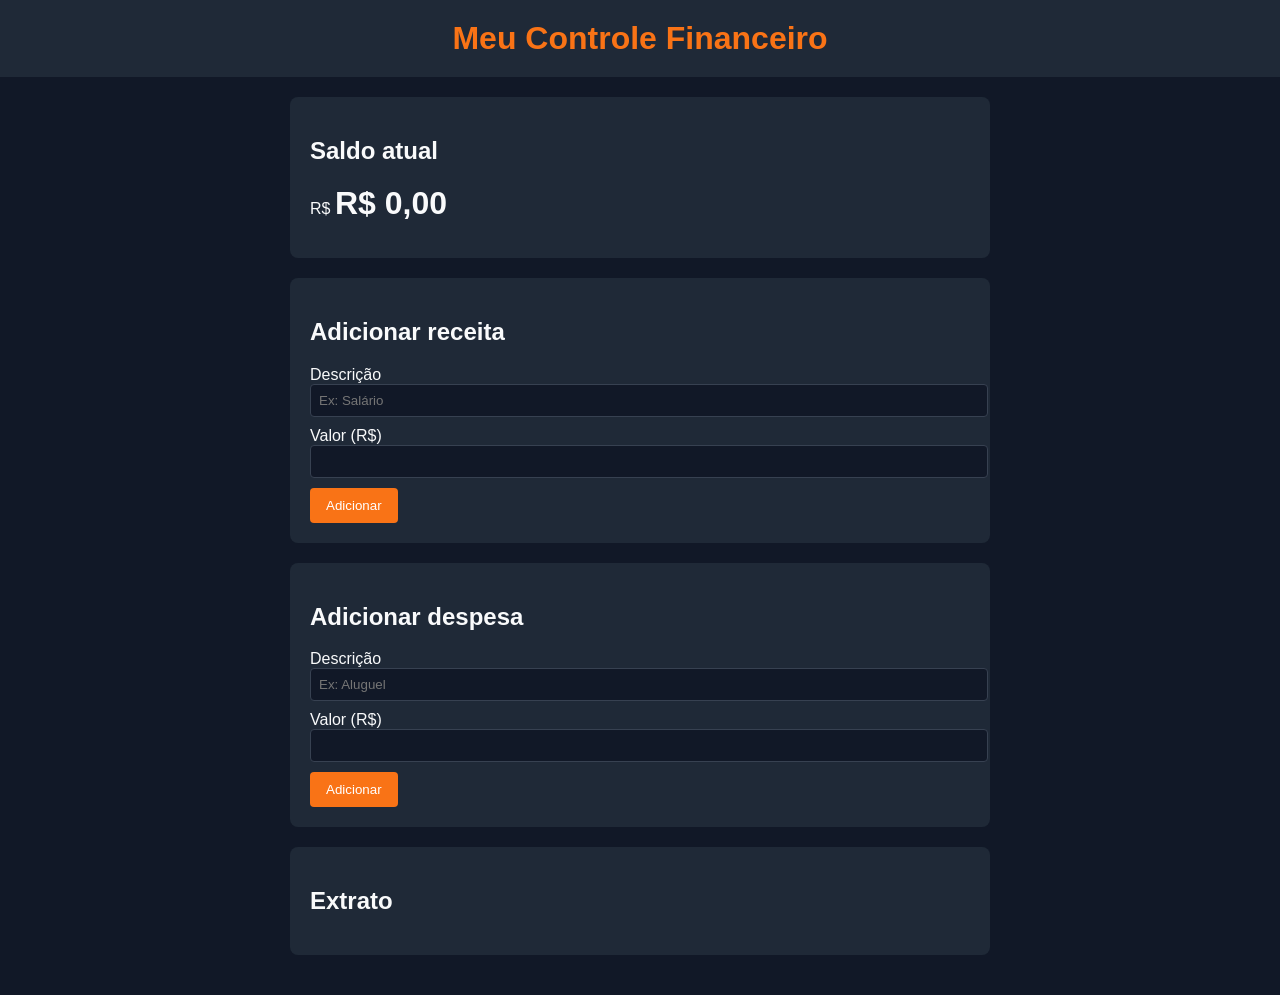
==== index.html @ dc6ca068 "Projeto inicial: controle financeiro (Fases 1 e 2)" ====
<!DOCTYPE html>
<html lang="pt-BR">
<head>
  <meta charset="UTF-8">
  <meta name="viewport" content="width=device-width, initial-scale=1.0">
  <title>Controle Financeiro</title>
  <link rel="stylesheet" href="style.css">
</head>
<body>
  <header>
    <h1>Meu Controle Financeiro</h1>
  </header>
  <main>
    <section>
      <h2>Saldo atual</h2>
      <p>R$ <span id="saldo"></span></p>
    </section>

    <section>
      <h2>Adicionar receita</h2>
      <form id="form-receita">
        <label for="descricao">Descrição</label>
        <input type="text" id="descricao" placeholder="Ex: Salário">
        <label for="valor">Valor (R$)</label>
        <input type="number" id="valor" step="0.01" min="0">
        <button type="submit">Adicionar</button>
      </form>
    </section>

    <section>
      <h2>Adicionar despesa</h2>
      <form id="form-despesa">
        <label for="descricao-despesa">Descrição</label>
        <input type="text" id="descricao-despesa" placeholder="Ex: Aluguel">
        <label for="valor-despesa">Valor (R$)</label>
        <input type="number" id="valor-despesa" step="0.01" min="0">
        <button type="submit">Adicionar</button>
      </form>
    </section>

    <section>
      <h2>Extrato</h2>
      <ul id="lista-transacoes"></ul>
    </section>
  </main>
  <script src="app.js"></script>
</body>
</html>
---- style.css ----
body {
  font-family: Arial, sans-serif;
  margin: 0;
  background-color: #111827;
  color: #f9fafb;
}

header {
  background-color: #1f2937;
  padding: 20px;
  text-align: center;
}

header h1 {
  color: #f97316;
  margin: 0;
}

main {
  padding: 20px;
}

section {
  background-color: #1f2937;
  padding: 20px;
  border-radius: 8px;
  margin-bottom: 20px;
}

label {
  display: block;
  margin-top: 10px;
}

input {
  width: 100%;
  padding: 8px;
  border: 1px solid #374151;
  border-radius: 4px;
  background-color: #111827;
  color: #f9fafb;
}

button {
  margin-top: 10px;
  padding: 10px 16px;
  background-color: #f97316;
  color: white;
  border: none;
  border-radius: 4px;
  cursor: pointer;
}

button:hover {
  background-color: #ea580c;
}

#saldo {
  font-size: 2em;
  font-weight: bold;
}

ul {
  list-style: none;
  padding: 0;
  margin: 0;
}

li {
  background-color: #111827;
  padding: 10px;
  border-radius: 6px;
  margin-bottom: 8px;
}

@media (min-width: 768px) {
  main {
    max-width: 700px;
    margin: 0 auto;
  }
}
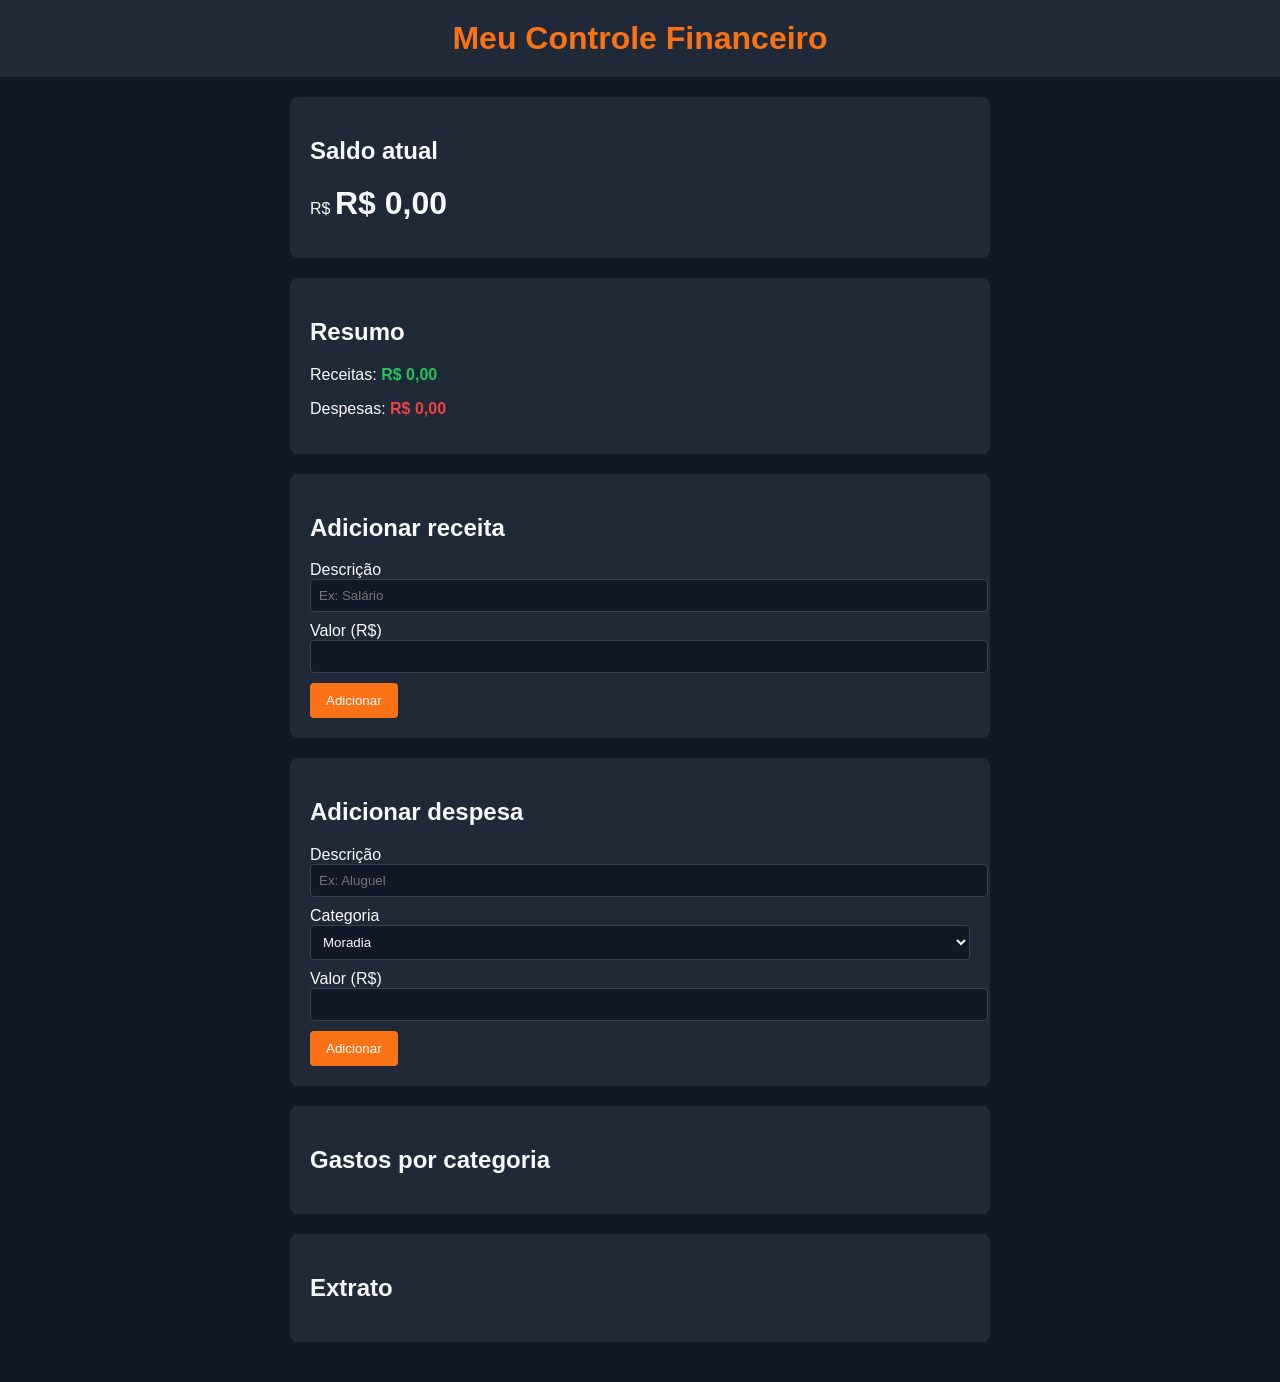
==== commit 47580537: "Fase 4 - Resumo e total por categoria (tipo, cores verde/vermelho, resumo e gastos por categoria)" ====
--- a/index.html
+++ b/index.html
@@ -17,6 +17,12 @@
     </section>
 
     <section>
+      <h2>Resumo</h2>
+      <p>Receitas: <span id="total-receitas" class="receita"></span></p>
+      <p>Despesas: <span id="total-despesas" class="despesa"></span></p>
+    </section>
+
+    <section>
       <h2>Adicionar receita</h2>
       <form id="form-receita">
         <label for="descricao">Descrição</label>
@@ -32,10 +38,24 @@
       <form id="form-despesa">
         <label for="descricao-despesa">Descrição</label>
         <input type="text" id="descricao-despesa" placeholder="Ex: Aluguel">
+        <label for="categoria-despesa">Categoria</label>
+        <select id="categoria-despesa">
+          <option>Moradia</option>
+          <option>Alimentação</option>
+          <option>Transporte</option>
+          <option>Lazer</option>
+          <option>Saúde</option>
+          <option>Outros</option>
+        </select>
         <label for="valor-despesa">Valor (R$)</label>
         <input type="number" id="valor-despesa" step="0.01" min="0">
         <button type="submit">Adicionar</button>
       </form>
+    </section>
+
+    <section>
+      <h2>Gastos por categoria</h2>
+      <ul id="lista-categorias"></ul>
     </section>
 
     <section>
--- a/style.css
+++ b/style.css
@@ -41,6 +41,15 @@
   color: #f9fafb;
 }
 
+select {
+  width: 100%;
+  padding: 8px;
+  border: 1px solid #374151;
+  border-radius: 4px;
+  background-color: #111827;
+  color: #f9fafb;
+}
+
 button {
   margin-top: 10px;
   padding: 10px 16px;
@@ -73,6 +82,16 @@
   margin-bottom: 8px;
 }
 
+.receita {
+  color: #22c55e;
+  font-weight: bold;
+}
+
+.despesa {
+  color: #ef4444;
+  font-weight: bold;
+}
+
 @media (min-width: 768px) {
   main {
     max-width: 700px;
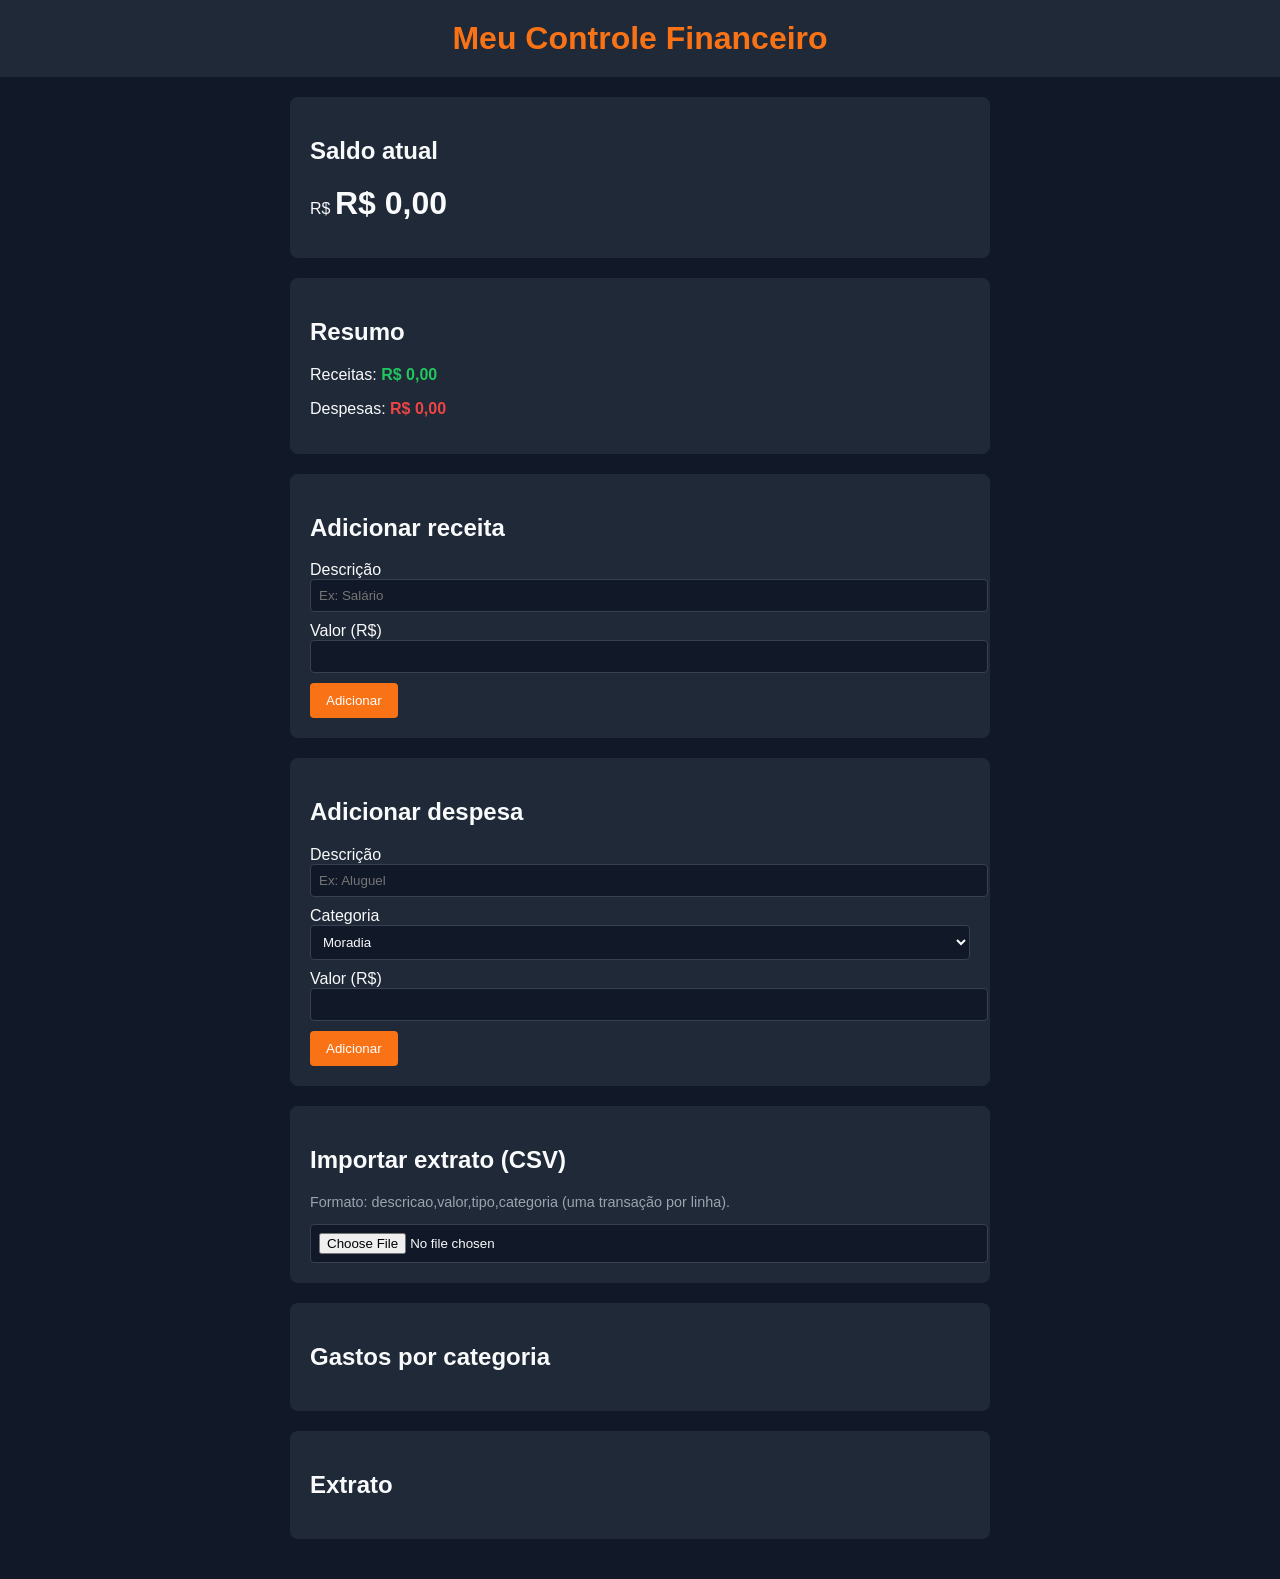
==== commit 3a05b36c: "Fase 5 - Microetapa 1: importacao de extrato em CSV (FileReader, validacao e refatoracao DRY)" ====
--- a/index.html
+++ b/index.html
@@ -54,6 +54,12 @@
     </section>
 
     <section>
+      <h2>Importar extrato (CSV)</h2>
+      <p class="dica">Formato: descricao,valor,tipo,categoria (uma transação por linha).</p>
+      <input type="file" id="arquivo-csv" accept=".csv">
+    </section>
+
+    <section>
       <h2>Gastos por categoria</h2>
       <ul id="lista-categorias"></ul>
     </section>
--- a/style.css
+++ b/style.css
@@ -82,6 +82,11 @@
   margin-bottom: 8px;
 }
 
+.dica {
+  color: #9ca3af;
+  font-size: 0.9em;
+}
+
 .receita {
   color: #22c55e;
   font-weight: bold;
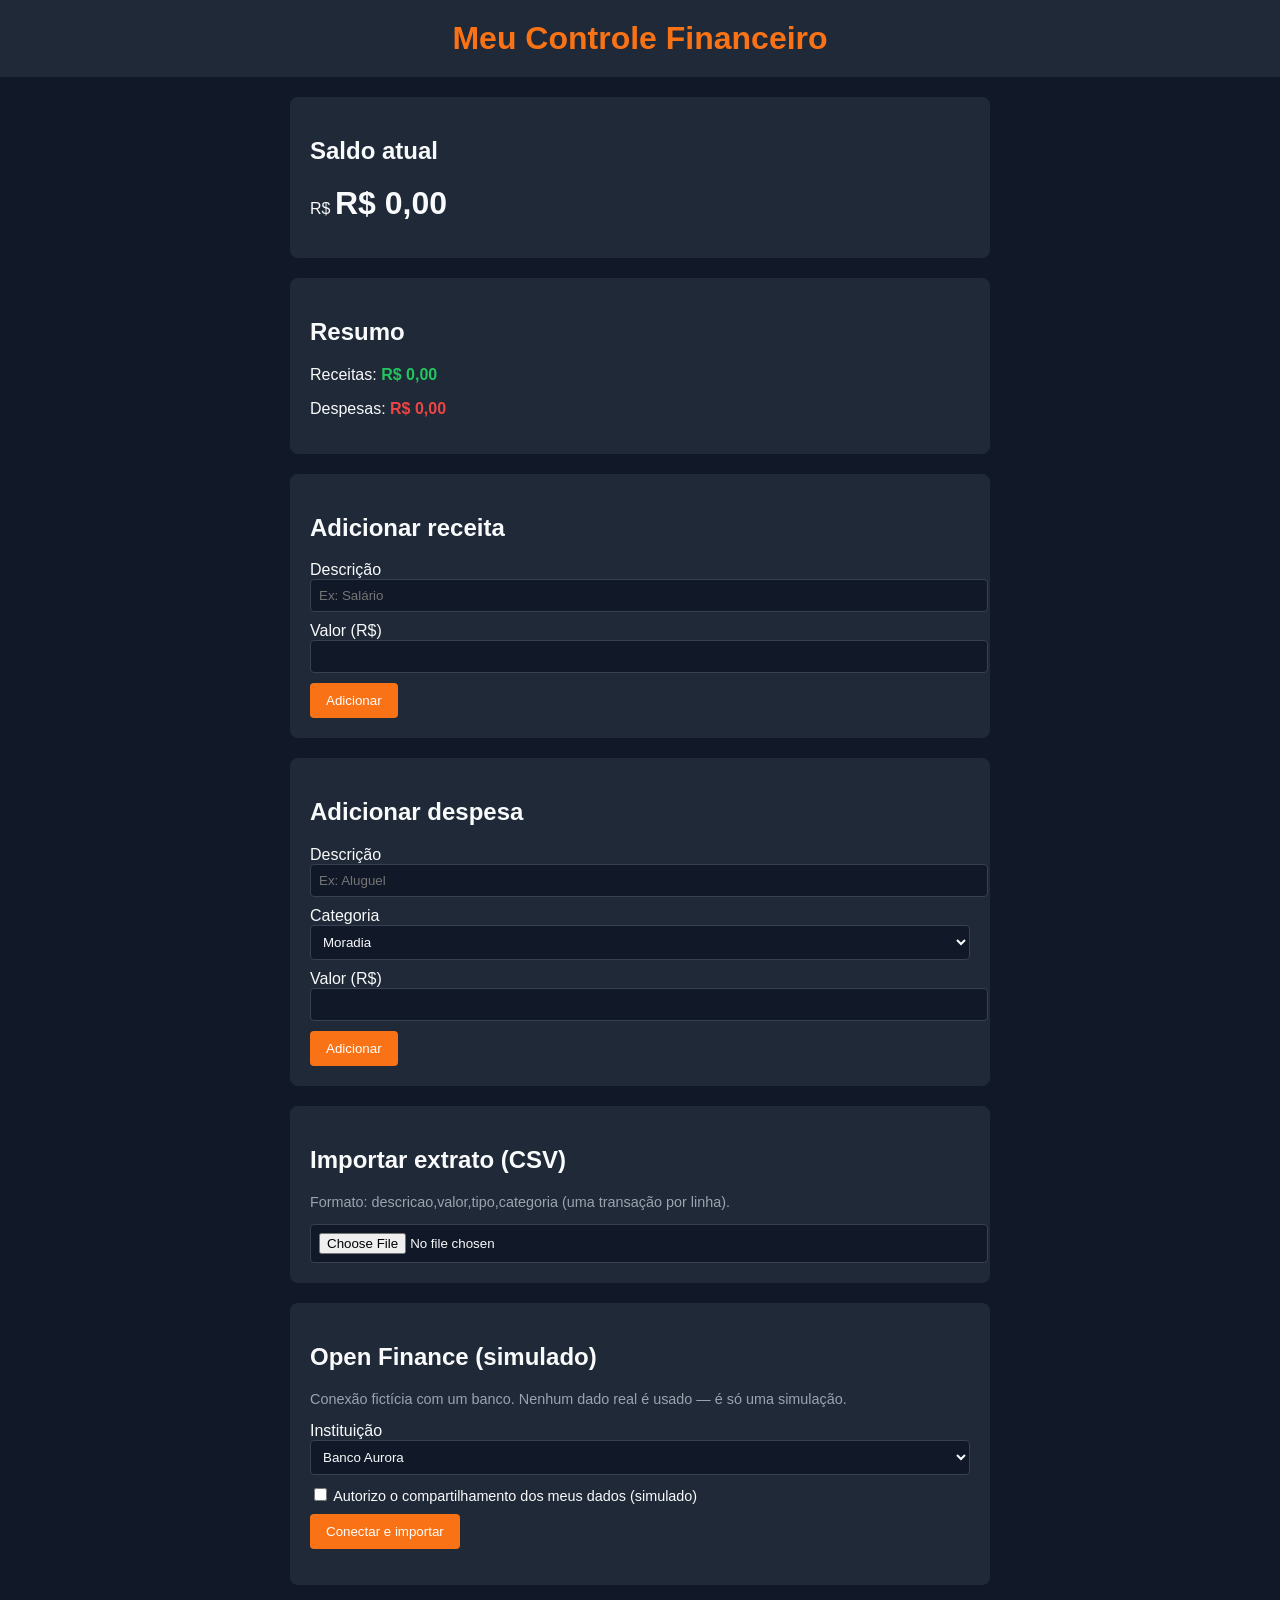
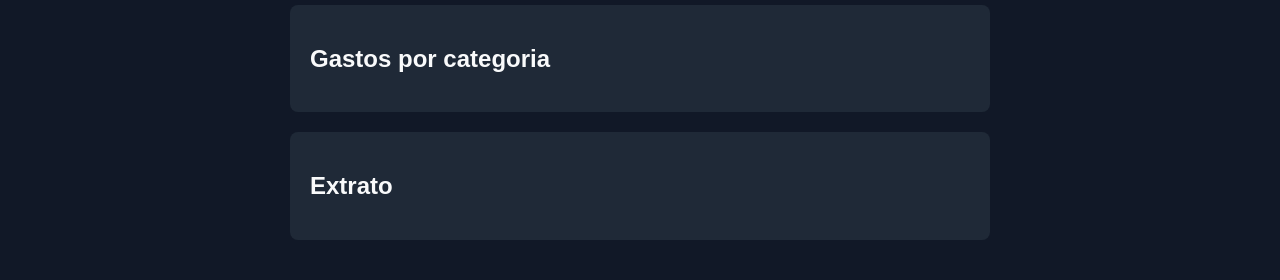
==== commit 3d04dc97: "Fase 5 - Microetapa 2: Open Finance simulado (consentimento, bancos ficticios e setTimeout)" ====
--- a/index.html
+++ b/index.html
@@ -60,6 +60,23 @@
     </section>
 
     <section>
+      <h2>Open Finance (simulado)</h2>
+      <p class="dica">Conexão fictícia com um banco. Nenhum dado real é usado — é só uma simulação.</p>
+      <label for="banco-openfinance">Instituição</label>
+      <select id="banco-openfinance">
+        <option>Banco Aurora</option>
+        <option>Banco Laranja</option>
+        <option>Fintech Pingo</option>
+      </select>
+      <label class="consentimento">
+        <input type="checkbox" id="consentimento-openfinance">
+        Autorizo o compartilhamento dos meus dados (simulado)
+      </label>
+      <button type="button" id="btn-openfinance">Conectar e importar</button>
+      <p id="status-openfinance"></p>
+    </section>
+
+    <section>
       <h2>Gastos por categoria</h2>
       <ul id="lista-categorias"></ul>
     </section>
--- a/style.css
+++ b/style.css
@@ -87,6 +87,18 @@
   font-size: 0.9em;
 }
 
+input[type="checkbox"] {
+  width: auto;
+}
+
+.consentimento {
+  font-size: 0.9em;
+}
+
+#status-openfinance {
+  color: #9ca3af;
+}
+
 .receita {
   color: #22c55e;
   font-weight: bold;
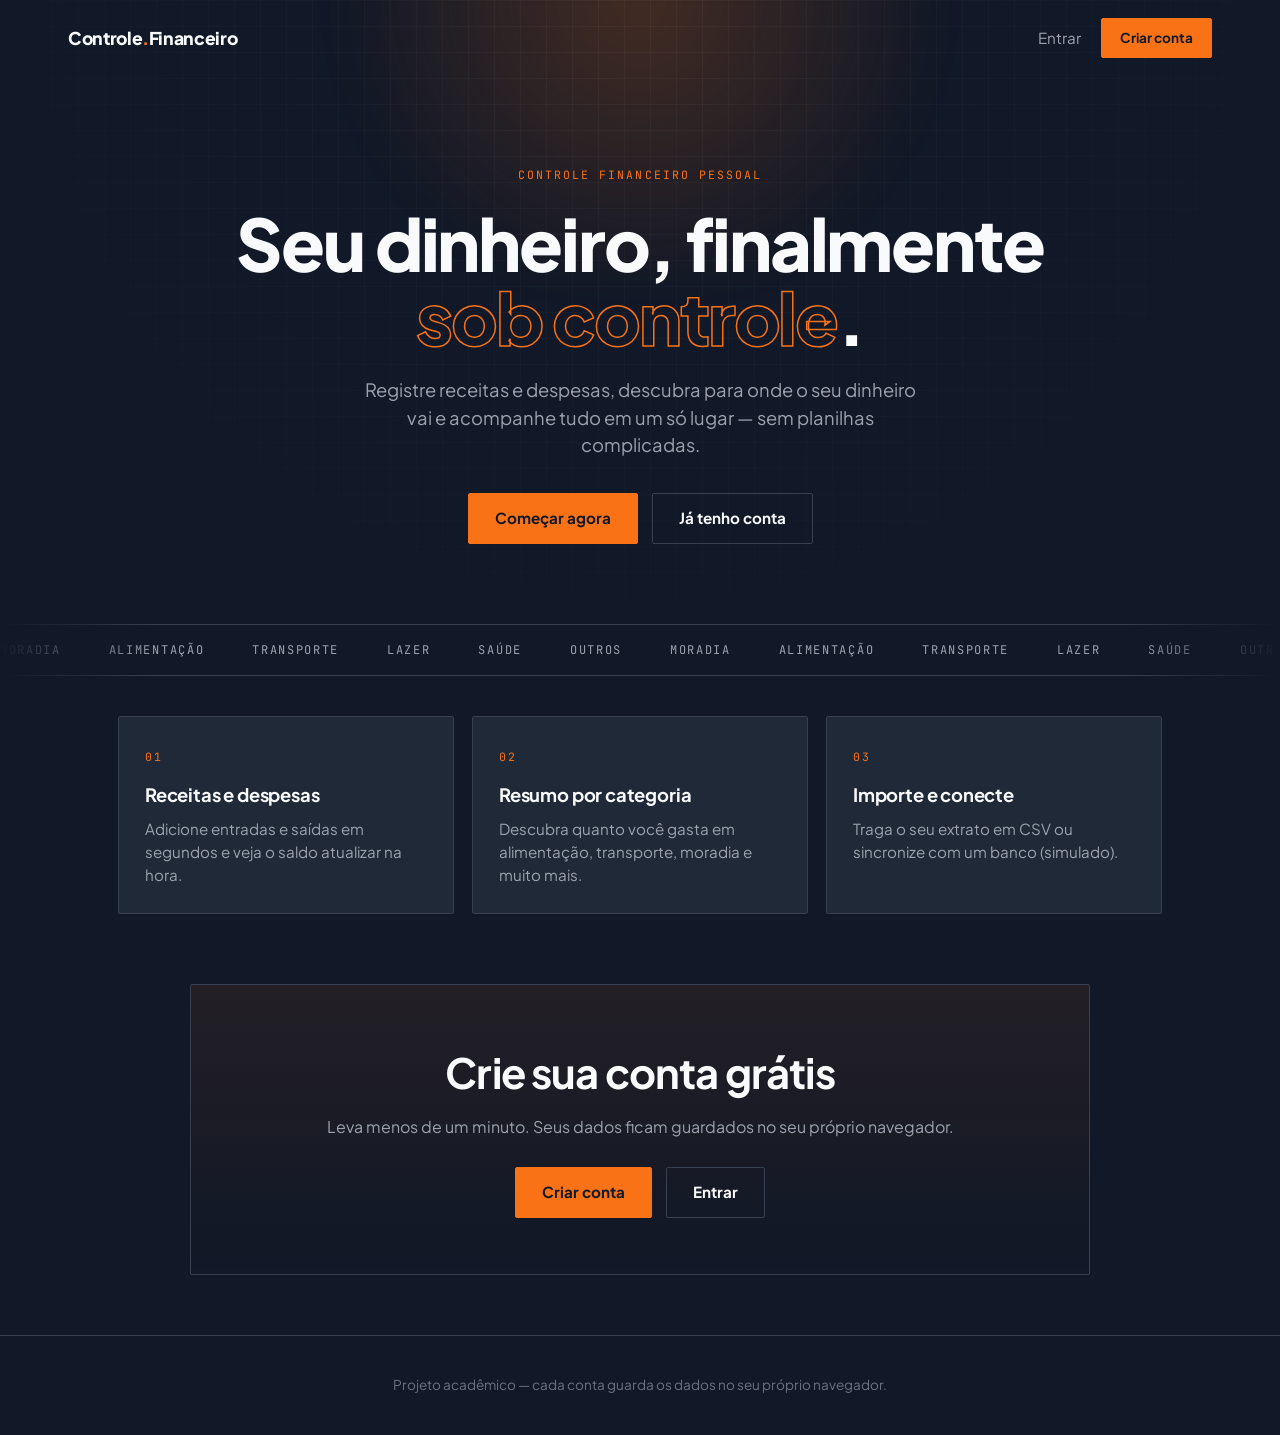
==== commit e4439f46: "Fase 6 - Landing + cadastro/login: autenticacao simulada (auth.js), protecao do app e dados por usua" ====
--- a/index.html
+++ b/index.html
@@ -3,89 +3,70 @@
 <head>
   <meta charset="UTF-8">
   <meta name="viewport" content="width=device-width, initial-scale=1.0">
-  <title>Controle Financeiro</title>
-  <link rel="stylesheet" href="style.css">
+  <title>Controle Financeiro — seu dinheiro sob controle</title>
+  <meta name="description" content="Registre receitas e despesas, veja para onde o seu dinheiro vai e acompanhe tudo em um só lugar.">
+  <link rel="preconnect" href="https://fonts.googleapis.com">
+  <link rel="preconnect" href="https://fonts.gstatic.com" crossorigin>
+  <link href="https://fonts.googleapis.com/css2?family=Plus+Jakarta+Sans:wght@400;500;700;800&family=JetBrains+Mono:wght@400;500&display=swap" rel="stylesheet">
+  <link rel="stylesheet" href="entrar.css">
 </head>
 <body>
-  <header>
-    <h1>Meu Controle Financeiro</h1>
+  <header class="topo">
+    <div class="marca">Controle<span class="ponto">.</span>Financeiro</div>
+    <nav class="menu">
+      <a href="login.html" class="link">Entrar</a>
+      <a href="cadastro.html" class="botao botao-pequeno">Criar conta</a>
+    </nav>
   </header>
+
   <main>
-    <section>
-      <h2>Saldo atual</h2>
-      <p>R$ <span id="saldo"></span></p>
+    <section class="hero">
+      <p class="label surgir">Controle financeiro pessoal</p>
+      <h1 class="surgir surgir-2">Seu dinheiro, finalmente <span class="vazado">sob controle</span>.</h1>
+      <p class="subtitulo surgir surgir-3">Registre receitas e despesas, descubra para onde o seu dinheiro vai e acompanhe tudo em um só lugar — sem planilhas complicadas.</p>
+      <div class="acoes surgir surgir-4">
+        <a href="cadastro.html" class="botao">Começar agora</a>
+        <a href="login.html" class="botao botao-secundario">Já tenho conta</a>
+      </div>
     </section>
 
-    <section>
-      <h2>Resumo</h2>
-      <p>Receitas: <span id="total-receitas" class="receita"></span></p>
-      <p>Despesas: <span id="total-despesas" class="despesa"></span></p>
+    <div class="tira">
+      <div class="tira-conteudo">
+        <span>Moradia</span><span>Alimentação</span><span>Transporte</span><span>Lazer</span><span>Saúde</span><span>Outros</span>
+        <span>Moradia</span><span>Alimentação</span><span>Transporte</span><span>Lazer</span><span>Saúde</span><span>Outros</span>
+      </div>
+    </div>
+
+    <section class="recursos">
+      <article class="card">
+        <span class="num">01</span>
+        <h3>Receitas e despesas</h3>
+        <p>Adicione entradas e saídas em segundos e veja o saldo atualizar na hora.</p>
+      </article>
+      <article class="card">
+        <span class="num">02</span>
+        <h3>Resumo por categoria</h3>
+        <p>Descubra quanto você gasta em alimentação, transporte, moradia e muito mais.</p>
+      </article>
+      <article class="card">
+        <span class="num">03</span>
+        <h3>Importe e conecte</h3>
+        <p>Traga o seu extrato em CSV ou sincronize com um banco (simulado).</p>
+      </article>
     </section>
 
-    <section>
-      <h2>Adicionar receita</h2>
-      <form id="form-receita">
-        <label for="descricao">Descrição</label>
-        <input type="text" id="descricao" placeholder="Ex: Salário">
-        <label for="valor">Valor (R$)</label>
-        <input type="number" id="valor" step="0.01" min="0">
-        <button type="submit">Adicionar</button>
-      </form>
-    </section>
-
-    <section>
-      <h2>Adicionar despesa</h2>
-      <form id="form-despesa">
-        <label for="descricao-despesa">Descrição</label>
-        <input type="text" id="descricao-despesa" placeholder="Ex: Aluguel">
-        <label for="categoria-despesa">Categoria</label>
-        <select id="categoria-despesa">
-          <option>Moradia</option>
-          <option>Alimentação</option>
-          <option>Transporte</option>
-          <option>Lazer</option>
-          <option>Saúde</option>
-          <option>Outros</option>
-        </select>
-        <label for="valor-despesa">Valor (R$)</label>
-        <input type="number" id="valor-despesa" step="0.01" min="0">
-        <button type="submit">Adicionar</button>
-      </form>
-    </section>
-
-    <section>
-      <h2>Importar extrato (CSV)</h2>
-      <p class="dica">Formato: descricao,valor,tipo,categoria (uma transação por linha).</p>
-      <input type="file" id="arquivo-csv" accept=".csv">
-    </section>
-
-    <section>
-      <h2>Open Finance (simulado)</h2>
-      <p class="dica">Conexão fictícia com um banco. Nenhum dado real é usado — é só uma simulação.</p>
-      <label for="banco-openfinance">Instituição</label>
-      <select id="banco-openfinance">
-        <option>Banco Aurora</option>
-        <option>Banco Laranja</option>
-        <option>Fintech Pingo</option>
-      </select>
-      <label class="consentimento">
-        <input type="checkbox" id="consentimento-openfinance">
-        Autorizo o compartilhamento dos meus dados (simulado)
-      </label>
-      <button type="button" id="btn-openfinance">Conectar e importar</button>
-      <p id="status-openfinance"></p>
-    </section>
-
-    <section>
-      <h2>Gastos por categoria</h2>
-      <ul id="lista-categorias"></ul>
-    </section>
-
-    <section>
-      <h2>Extrato</h2>
-      <ul id="lista-transacoes"></ul>
+    <section class="cta">
+      <h2>Crie sua conta grátis</h2>
+      <p>Leva menos de um minuto. Seus dados ficam guardados no seu próprio navegador.</p>
+      <div class="acoes">
+        <a href="cadastro.html" class="botao">Criar conta</a>
+        <a href="login.html" class="botao botao-secundario">Entrar</a>
+      </div>
     </section>
   </main>
-  <script src="app.js"></script>
+
+  <footer class="rodape">
+    <p>Projeto acadêmico — cada conta guarda os dados no seu próprio navegador.</p>
+  </footer>
 </body>
-</html>+</html>
--- a/entrar.css
+++ b/entrar.css
@@ -0,0 +1,419 @@
+:root {
+  --bg: #111827;
+  --bg-deep: #0b1120;
+  --surface: #1f2937;
+  --border: #374151;
+  --text: #f9fafb;
+  --muted: #9ca3af;
+  --accent: #f97316;
+  --accent-strong: #ea580c;
+  --font-display: "Plus Jakarta Sans", system-ui, sans-serif;
+  --font-mono: "JetBrains Mono", monospace;
+}
+
+* {
+  box-sizing: border-box;
+}
+
+body {
+  margin: 0;
+  font-family: var(--font-display);
+  background-color: var(--bg);
+  color: var(--text);
+  line-height: 1.5;
+  -webkit-font-smoothing: antialiased;
+  position: relative;
+  overflow-x: hidden;
+}
+
+body::before {
+  content: "";
+  position: fixed;
+  inset: 0;
+  background-image:
+    linear-gradient(to right, rgba(249, 250, 251, 0.04) 1px, transparent 1px),
+    linear-gradient(to bottom, rgba(249, 250, 251, 0.04) 1px, transparent 1px);
+  background-size: 26px 26px;
+  -webkit-mask-image: radial-gradient(circle at 50% 0%, #000, transparent 72%);
+  mask-image: radial-gradient(circle at 50% 0%, #000, transparent 72%);
+  pointer-events: none;
+  z-index: 0;
+}
+
+body::after {
+  content: "";
+  position: fixed;
+  top: -280px;
+  left: 50%;
+  transform: translateX(-50%);
+  width: 760px;
+  height: 560px;
+  background: radial-gradient(circle, rgba(249, 115, 22, 0.22), transparent 65%);
+  filter: blur(20px);
+  pointer-events: none;
+  z-index: 0;
+}
+
+body > * {
+  position: relative;
+  z-index: 1;
+}
+
+a {
+  color: inherit;
+  text-decoration: none;
+}
+
+.topo {
+  display: flex;
+  justify-content: space-between;
+  align-items: center;
+  padding: 18px 28px;
+  max-width: 1200px;
+  margin: 0 auto;
+}
+
+.marca {
+  font-weight: 800;
+  letter-spacing: -0.02em;
+  font-size: 1.1rem;
+  color: var(--text);
+}
+
+.marca .ponto {
+  color: var(--accent);
+}
+
+.menu {
+  display: flex;
+  align-items: center;
+  gap: 20px;
+}
+
+.link {
+  color: var(--muted);
+  font-size: 0.95rem;
+  transition: color 0.15s;
+}
+
+.link:hover {
+  color: var(--text);
+}
+
+.botao {
+  display: inline-flex;
+  align-items: center;
+  justify-content: center;
+  gap: 8px;
+  background-color: var(--accent);
+  color: #111827;
+  border: 1px solid var(--accent);
+  border-radius: 2px;
+  padding: 13px 26px;
+  font-family: var(--font-display);
+  font-size: 0.95rem;
+  font-weight: 700;
+  cursor: pointer;
+  transition: background-color 0.18s ease, border-color 0.18s ease, transform 0.1s ease;
+}
+
+.botao:hover {
+  background-color: var(--accent-strong);
+  border-color: var(--accent-strong);
+}
+
+.botao:active {
+  transform: translateY(1px);
+}
+
+.botao-pequeno {
+  padding: 9px 18px;
+  font-size: 0.85rem;
+}
+
+.botao-secundario {
+  background-color: transparent;
+  color: var(--text);
+  border: 1px solid var(--border);
+}
+
+.botao-secundario:hover {
+  background-color: rgba(249, 250, 251, 0.06);
+  border-color: var(--muted);
+}
+
+.hero {
+  max-width: 900px;
+  margin: 0 auto;
+  padding: 90px 28px 50px;
+  text-align: center;
+}
+
+.label {
+  font-family: var(--font-mono);
+  text-transform: uppercase;
+  letter-spacing: 0.18em;
+  font-size: 0.72rem;
+  color: var(--accent);
+  margin: 0 0 22px;
+}
+
+.hero h1 {
+  font-size: clamp(2.4rem, 6vw, 4.5rem);
+  line-height: 1.03;
+  letter-spacing: -0.03em;
+  font-weight: 800;
+  margin: 0 0 22px;
+}
+
+.vazado {
+  color: transparent;
+  -webkit-text-stroke: 1.5px var(--accent);
+}
+
+.subtitulo {
+  color: var(--muted);
+  font-size: 1.15rem;
+  max-width: 560px;
+  margin: 0 auto 34px;
+}
+
+.acoes {
+  display: flex;
+  gap: 14px;
+  justify-content: center;
+  flex-wrap: wrap;
+}
+
+.surgir {
+  opacity: 0;
+  transform: translateY(14px);
+  animation: surgir 0.7s cubic-bezier(0.22, 1, 0.36, 1) forwards;
+}
+
+.surgir-2 {
+  animation-delay: 0.12s;
+}
+
+.surgir-3 {
+  animation-delay: 0.24s;
+}
+
+.surgir-4 {
+  animation-delay: 0.36s;
+}
+
+@keyframes surgir {
+  to {
+    opacity: 1;
+    transform: translateY(0);
+  }
+}
+
+.tira {
+  border-top: 1px solid var(--border);
+  border-bottom: 1px solid var(--border);
+  overflow: hidden;
+  padding: 16px 0;
+  margin: 30px 0 10px;
+  -webkit-mask-image: linear-gradient(to right, transparent, #000 12%, #000 88%, transparent);
+  mask-image: linear-gradient(to right, transparent, #000 12%, #000 88%, transparent);
+}
+
+.tira-conteudo {
+  display: flex;
+  gap: 48px;
+  width: max-content;
+  animation: correr 28s linear infinite;
+}
+
+.tira-conteudo span {
+  font-family: var(--font-mono);
+  text-transform: uppercase;
+  letter-spacing: 0.14em;
+  font-size: 0.75rem;
+  color: var(--muted);
+  white-space: nowrap;
+}
+
+@keyframes correr {
+  from {
+    transform: translateX(0);
+  }
+  to {
+    transform: translateX(-50%);
+  }
+}
+
+.recursos {
+  max-width: 1100px;
+  margin: 40px auto 70px;
+  padding: 0 28px;
+  display: grid;
+  grid-template-columns: repeat(3, 1fr);
+  gap: 18px;
+}
+
+.card {
+  background-color: var(--surface);
+  border: 1px solid var(--border);
+  border-radius: 2px;
+  padding: 26px;
+  transition: transform 0.4s cubic-bezier(0.34, 1.56, 0.64, 1), border-color 0.3s, background-color 0.3s;
+}
+
+.card:hover {
+  transform: translateY(-4px);
+  border-color: var(--accent);
+}
+
+.card .num {
+  font-family: var(--font-mono);
+  font-size: 0.72rem;
+  letter-spacing: 0.16em;
+  color: var(--accent);
+}
+
+.card h3 {
+  margin: 14px 0 10px;
+  font-size: 1.15rem;
+  letter-spacing: -0.01em;
+}
+
+.card p {
+  color: var(--muted);
+  margin: 0;
+  font-size: 0.95rem;
+}
+
+.cta {
+  max-width: 900px;
+  margin: 0 auto 60px;
+  padding: 56px 28px;
+  text-align: center;
+  border: 1px solid var(--border);
+  border-radius: 2px;
+  background: linear-gradient(180deg, rgba(249, 115, 22, 0.08), transparent);
+}
+
+.cta h2 {
+  font-size: clamp(1.8rem, 4vw, 2.6rem);
+  letter-spacing: -0.02em;
+  margin: 0 0 12px;
+}
+
+.cta p {
+  color: var(--muted);
+  margin: 0 0 28px;
+}
+
+.rodape {
+  border-top: 1px solid var(--border);
+  padding: 26px 28px;
+  text-align: center;
+  color: #6b7280;
+  font-size: 0.85rem;
+}
+
+.pagina-auth {
+  display: flex;
+  align-items: center;
+  justify-content: center;
+  padding: 24px;
+}
+
+.auth-card {
+  background-color: var(--surface);
+  border: 1px solid var(--border);
+  border-radius: 2px;
+  padding: 34px;
+  width: 100%;
+  max-width: 400px;
+}
+
+.voltar {
+  display: inline-block;
+  color: var(--muted);
+  font-size: 0.85rem;
+  font-family: var(--font-mono);
+}
+
+.voltar:hover {
+  color: var(--accent);
+}
+
+.auth-card h1 {
+  margin: 14px 0 4px;
+  letter-spacing: -0.02em;
+}
+
+.auth-card .subtitulo {
+  margin: 0 0 8px;
+  font-size: 0.95rem;
+}
+
+.auth-card label {
+  display: block;
+  margin: 16px 0 6px;
+  font-family: var(--font-mono);
+  text-transform: uppercase;
+  letter-spacing: 0.1em;
+  font-size: 0.72rem;
+  color: var(--muted);
+}
+
+.auth-card input {
+  width: 100%;
+  padding: 12px;
+  border: 1px solid var(--border);
+  border-radius: 2px;
+  background-color: var(--bg-deep);
+  color: var(--text);
+  font-size: 1rem;
+  font-family: var(--font-display);
+}
+
+.auth-card input:focus {
+  outline: none;
+  border-color: var(--accent);
+  box-shadow: 0 0 0 3px rgba(249, 115, 22, 0.18);
+}
+
+.auth-card .botao {
+  width: 100%;
+  margin-top: 22px;
+}
+
+.troca {
+  text-align: center;
+  color: var(--muted);
+  margin: 18px 0 0;
+  font-size: 0.9rem;
+}
+
+.troca a {
+  color: var(--accent);
+}
+
+@media (max-width: 760px) {
+  .recursos {
+    grid-template-columns: 1fr;
+  }
+
+  .hero {
+    padding: 60px 22px 36px;
+  }
+
+  .topo {
+    padding: 16px 20px;
+  }
+}
+
+@media (prefers-reduced-motion: reduce) {
+  .tira-conteudo,
+  .surgir {
+    animation: none;
+    opacity: 1;
+    transform: none;
+  }
+}
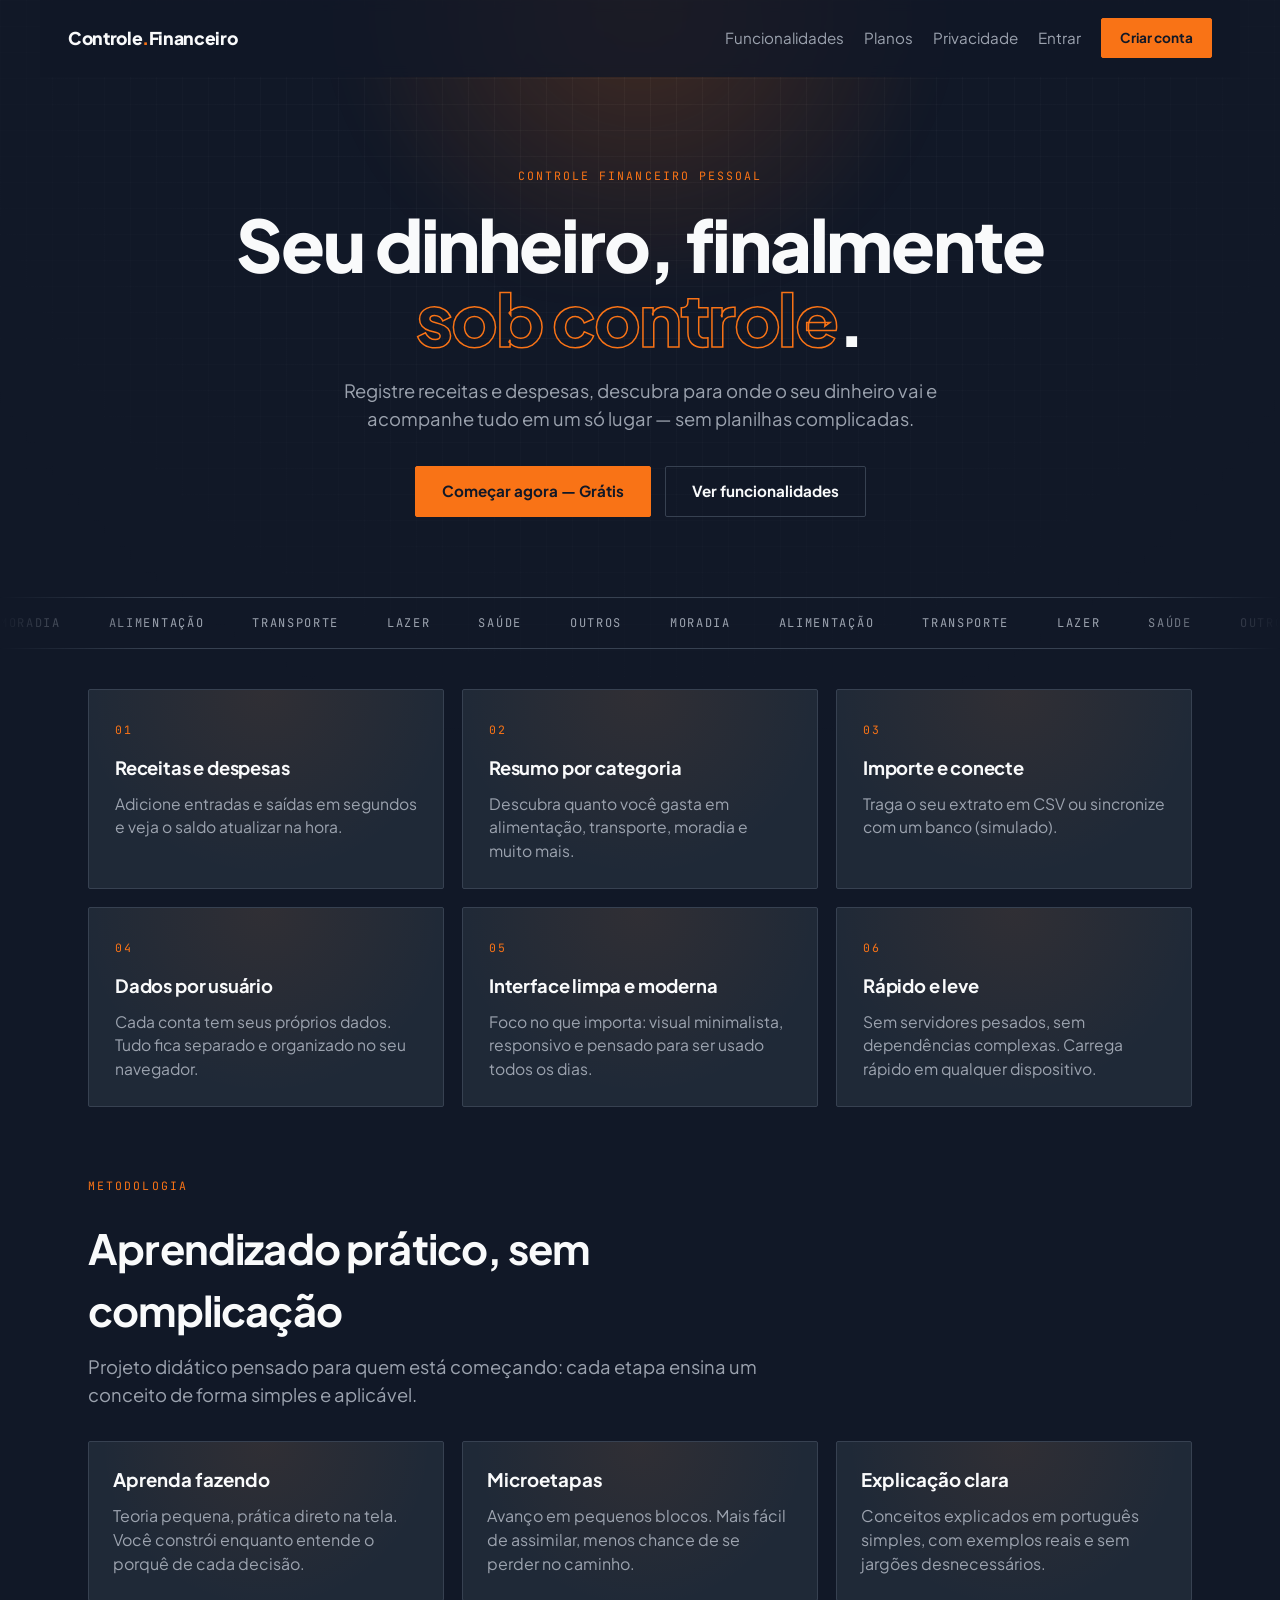
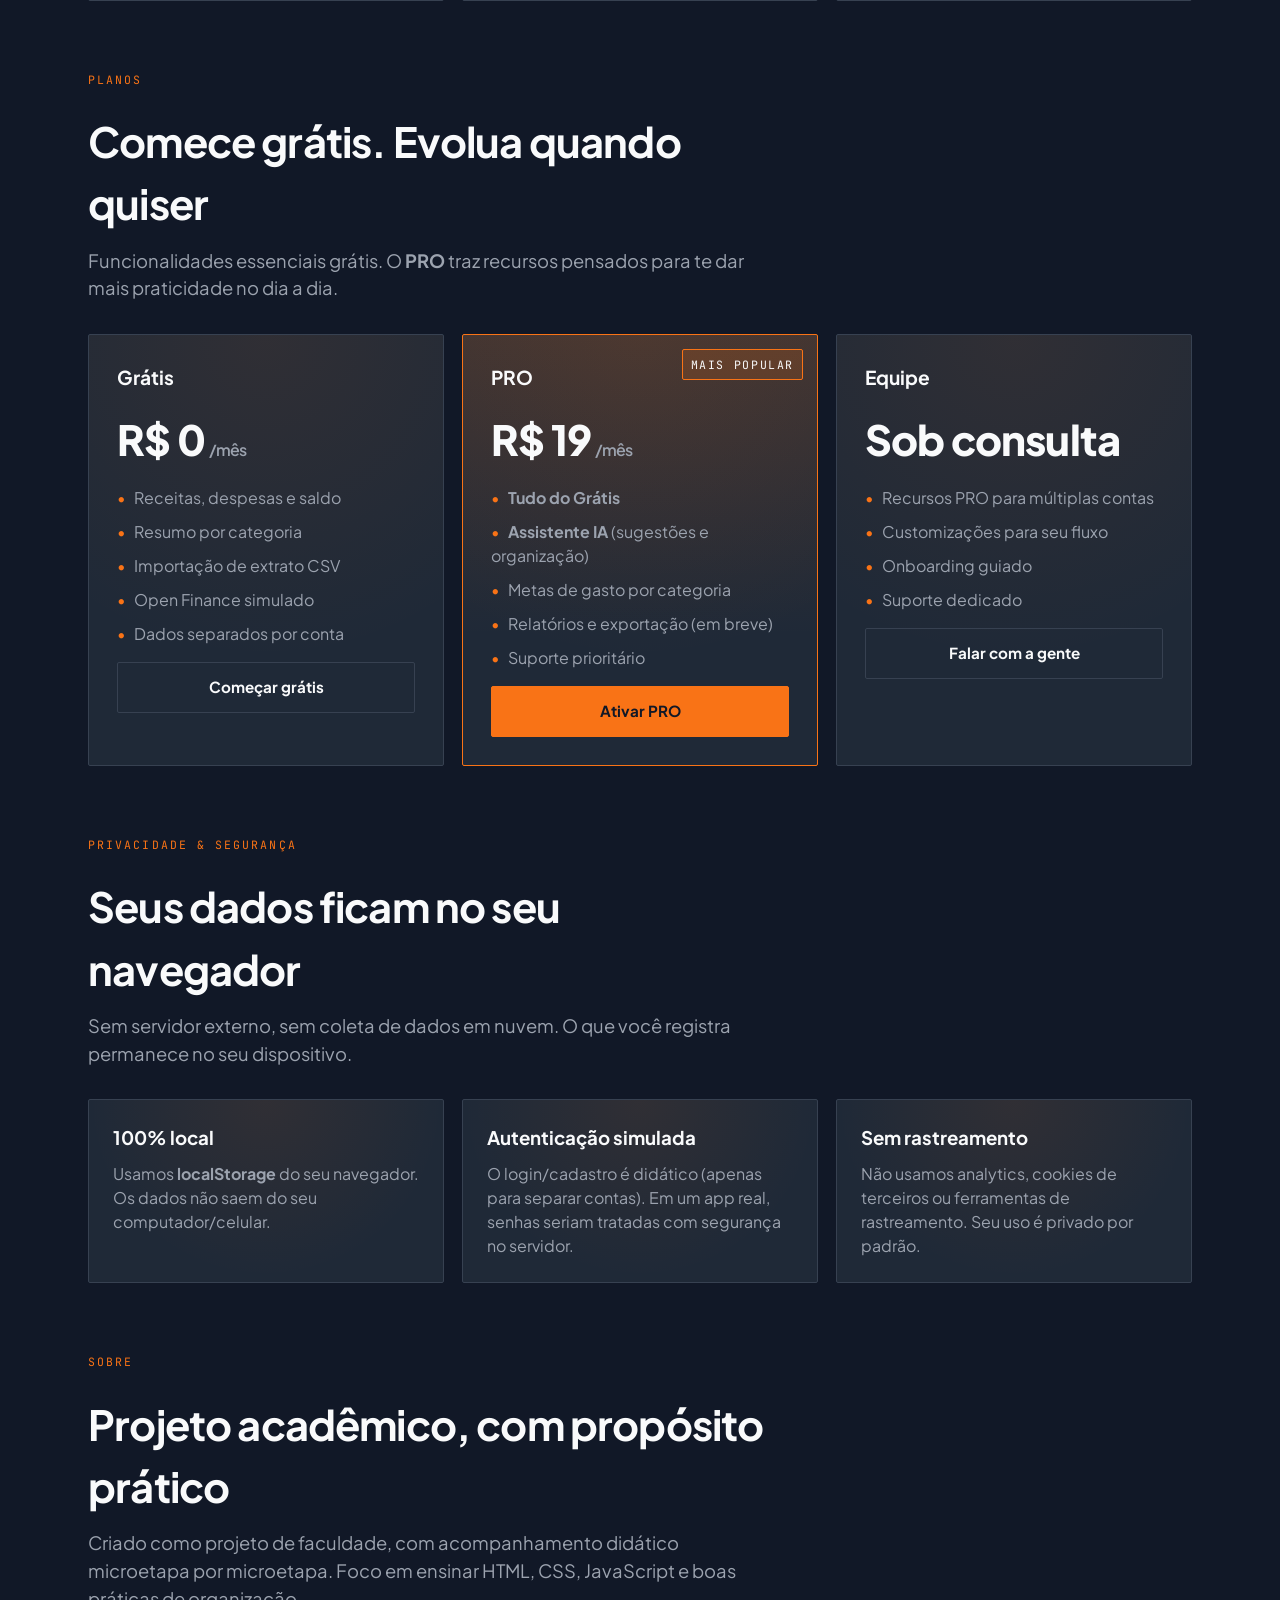
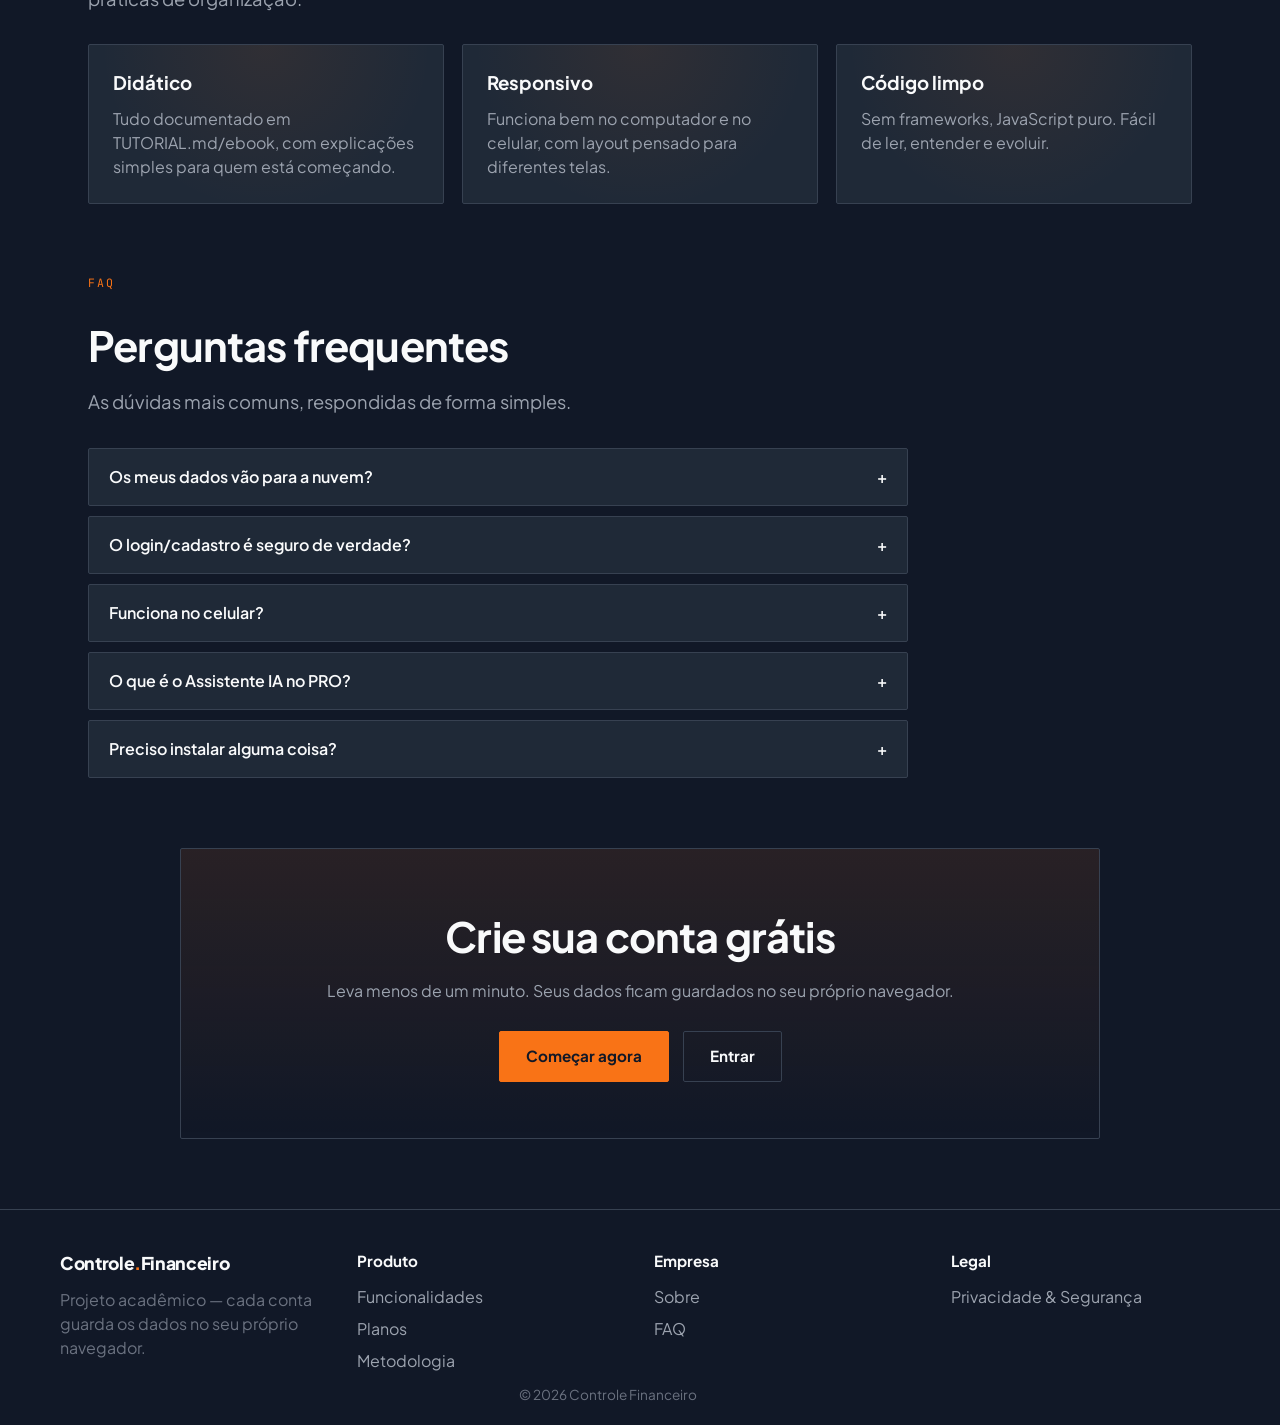
==== commit e20fa236: "Landing expandida: sidebar, seções (funcionalidades/metodologia/planos/privacidade/sobre/faq), PRO, " ====
--- a/index.html
+++ b/index.html
@@ -7,26 +7,50 @@
   <meta name="description" content="Registre receitas e despesas, veja para onde o seu dinheiro vai e acompanhe tudo em um só lugar.">
   <link rel="preconnect" href="https://fonts.googleapis.com">
   <link rel="preconnect" href="https://fonts.gstatic.com" crossorigin>
-  <link href="https://fonts.googleapis.com/css2?family=Plus+Jakarta+Sans:wght@400;500;700;800&family=JetBrains+Mono:wght@400;500&display=swap" rel="stylesheet">
+  <link href="https://fonts.googleapis.com/css2?family=Plus+Jakarta+Sans:wght@400;500;600;700;800&family=JetBrains+Mono:wght@400;500&display=swap" rel="stylesheet">
   <link rel="stylesheet" href="entrar.css">
 </head>
 <body>
+  <button class="btn-sidebar-toggle" id="btn-sidebar">Menu</button>
+  <aside class="sidebar" id="sidebar">
+    <div class="sidebar-topo">
+      <div class="marca">Controle<span class="ponto">.</span>Financeiro</div>
+    </div>
+    <nav class="sidebar-nav">
+      <a href="#inicio" class="nav-link ativo">Início</a>
+      <a href="#funcionalidades" class="nav-link">Funcionalidades</a>
+      <a href="#metodologia" class="nav-link">Metodologia</a>
+      <a href="#planos" class="nav-link">Planos</a>
+      <a href="#privacidade" class="nav-link">Privacidade & Segurança</a>
+      <a href="#sobre" class="nav-link">Sobre</a>
+      <a href="#faq" class="nav-link">FAQ</a>
+    </nav>
+    <div class="sidebar-rodape">
+      <a href="login.html" class="link">Entrar</a>
+      <a href="cadastro.html" class="botao botao-pequeno">Criar conta</a>
+    </div>
+  </aside>
+  <div class="overlay" id="overlay"></div>
+
   <header class="topo">
     <div class="marca">Controle<span class="ponto">.</span>Financeiro</div>
     <nav class="menu">
+      <a href="#funcionalidades" class="link">Funcionalidades</a>
+      <a href="#planos" class="link">Planos</a>
+      <a href="#privacidade" class="link">Privacidade</a>
       <a href="login.html" class="link">Entrar</a>
       <a href="cadastro.html" class="botao botao-pequeno">Criar conta</a>
     </nav>
   </header>
 
   <main>
-    <section class="hero">
+    <section class="hero" id="inicio">
       <p class="label surgir">Controle financeiro pessoal</p>
       <h1 class="surgir surgir-2">Seu dinheiro, finalmente <span class="vazado">sob controle</span>.</h1>
       <p class="subtitulo surgir surgir-3">Registre receitas e despesas, descubra para onde o seu dinheiro vai e acompanhe tudo em um só lugar — sem planilhas complicadas.</p>
       <div class="acoes surgir surgir-4">
-        <a href="cadastro.html" class="botao">Começar agora</a>
-        <a href="login.html" class="botao botao-secundario">Já tenho conta</a>
+        <a href="cadastro.html" class="botao">Começar agora — Grátis</a>
+        <a href="#funcionalidades" class="botao botao-secundario">Ver funcionalidades</a>
       </div>
     </section>
 
@@ -37,36 +61,222 @@
       </div>
     </div>
 
-    <section class="recursos">
-      <article class="card">
+    <section class="recursos" id="funcionalidades">
+      <article class="card reveal">
         <span class="num">01</span>
         <h3>Receitas e despesas</h3>
         <p>Adicione entradas e saídas em segundos e veja o saldo atualizar na hora.</p>
       </article>
-      <article class="card">
+      <article class="card reveal">
         <span class="num">02</span>
         <h3>Resumo por categoria</h3>
         <p>Descubra quanto você gasta em alimentação, transporte, moradia e muito mais.</p>
       </article>
-      <article class="card">
+      <article class="card reveal">
         <span class="num">03</span>
         <h3>Importe e conecte</h3>
         <p>Traga o seu extrato em CSV ou sincronize com um banco (simulado).</p>
       </article>
-    </section>
-
-    <section class="cta">
+      <article class="card reveal">
+        <span class="num">04</span>
+        <h3>Dados por usuário</h3>
+        <p>Cada conta tem seus próprios dados. Tudo fica separado e organizado no seu navegador.</p>
+      </article>
+      <article class="card reveal">
+        <span class="num">05</span>
+        <h3>Interface limpa e moderna</h3>
+        <p>Foco no que importa: visual minimalista, responsivo e pensado para ser usado todos os dias.</p>
+      </article>
+      <article class="card reveal">
+        <span class="num">06</span>
+        <h3>Rápido e leve</h3>
+        <p>Sem servidores pesados, sem dependências complexas. Carrega rápido em qualquer dispositivo.</p>
+      </article>
+    </section>
+
+    <section class="secao" id="metodologia">
+      <div class="secao-cabecalho reveal">
+        <p class="label">Metodologia</p>
+        <h2>Aprendizado prático, sem complicação</h2>
+        <p class="subtitulo">Projeto didático pensado para quem está começando: cada etapa ensina um conceito de forma simples e aplicável.</p>
+      </div>
+      <div class="blocos">
+        <article class="bloco reveal">
+          <h3>Aprenda fazendo</h3>
+          <p>Teoria pequena, prática direto na tela. Você constrói enquanto entende o porquê de cada decisão.</p>
+        </article>
+        <article class="bloco reveal">
+          <h3>Microetapas</h3>
+          <p>Avanço em pequenos blocos. Mais fácil de assimilar, menos chance de se perder no caminho.</p>
+        </article>
+        <article class="bloco reveal">
+          <h3>Explicação clara</h3>
+          <p>Conceitos explicados em português simples, com exemplos reais e sem jargões desnecessários.</p>
+        </article>
+      </div>
+    </section>
+
+    <section class="secao" id="planos">
+      <div class="secao-cabecalho reveal">
+        <p class="label">Planos</p>
+        <h2>Comece grátis. Evolua quando quiser</h2>
+        <p class="subtitulo">Funcionalidades essenciais grátis. O <strong>PRO</strong> traz recursos pensados para te dar mais praticidade no dia a dia.</p>
+      </div>
+      <div class="planos">
+        <article class="plano reveal">
+          <h3>Grátis</h3>
+          <p class="preco">R$ 0<span>/mês</span></p>
+          <ul>
+            <li>Receitas, despesas e saldo</li>
+            <li>Resumo por categoria</li>
+            <li>Importação de extrato CSV</li>
+            <li>Open Finance simulado</li>
+            <li>Dados separados por conta</li>
+          </ul>
+          <a href="cadastro.html" class="botao botao-secundario botao-cheio">Começar grátis</a>
+        </article>
+        <article class="plano destaque reveal">
+          <span class="badge">Mais popular</span>
+          <h3>PRO</h3>
+          <p class="preco">R$ 19<span>/mês</span></p>
+          <ul>
+            <li><strong>Tudo do Grátis</strong></li>
+            <li><strong>Assistente IA</strong> (sugestões e organização)</li>
+            <li>Metas de gasto por categoria</li>
+            <li>Relatórios e exportação (em breve)</li>
+            <li>Suporte prioritário</li>
+          </ul>
+          <a href="cadastro.html" class="botao botao-cheio">Ativar PRO</a>
+        </article>
+        <article class="plano reveal">
+          <h3>Equipe</h3>
+          <p class="preco">Sob consulta<span></span></p>
+          <ul>
+            <li>Recursos PRO para múltiplas contas</li>
+            <li>Customizações para seu fluxo</li>
+            <li>Onboarding guiado</li>
+            <li>Suporte dedicado</li>
+          </ul>
+          <a href="#sobre" class="botao botao-secundario botao-cheio">Falar com a gente</a>
+        </article>
+      </div>
+    </section>
+
+    <section class="secao" id="privacidade">
+      <div class="secao-cabecalho reveal">
+        <p class="label">Privacidade & Segurança</p>
+        <h2>Seus dados ficam no seu navegador</h2>
+        <p class="subtitulo">Sem servidor externo, sem coleta de dados em nuvem. O que você registra permanece no seu dispositivo.</p>
+      </div>
+      <div class="blocos">
+        <article class="bloco reveal">
+          <h3>100% local</h3>
+          <p>Usamos <strong>localStorage</strong> do seu navegador. Os dados não saem do seu computador/celular.</p>
+        </article>
+        <article class="bloco reveal">
+          <h3>Autenticação simulada</h3>
+          <p>O login/cadastro é didático (apenas para separar contas). Em um app real, senhas seriam tratadas com segurança no servidor.</p>
+        </article>
+        <article class="bloco reveal">
+          <h3>Sem rastreamento</h3>
+          <p>Não usamos analytics, cookies de terceiros ou ferramentas de rastreamento. Seu uso é privado por padrão.</p>
+        </article>
+      </div>
+    </section>
+
+    <section class="secao" id="sobre">
+      <div class="secao-cabecalho reveal">
+        <p class="label">Sobre</p>
+        <h2>Projeto acadêmico, com propósito prático</h2>
+        <p class="subtitulo">Criado como projeto de faculdade, com acompanhamento didático microetapa por microetapa. Foco em ensinar HTML, CSS, JavaScript e boas práticas de organização.</p>
+      </div>
+      <div class="blocos">
+        <article class="bloco reveal">
+          <h3>Didático</h3>
+          <p>Tudo documentado em TUTORIAL.md/ebook, com explicações simples para quem está começando.</p>
+        </article>
+        <article class="bloco reveal">
+          <h3>Responsivo</h3>
+          <p>Funciona bem no computador e no celular, com layout pensado para diferentes telas.</p>
+        </article>
+        <article class="bloco reveal">
+          <h3>Código limpo</h3>
+          <p>Sem frameworks, JavaScript puro. Fácil de ler, entender e evoluir.</p>
+        </article>
+      </div>
+    </section>
+
+    <section class="secao" id="faq">
+      <div class="secao-cabecalho reveal">
+        <p class="label">FAQ</p>
+        <h2>Perguntas frequentes</h2>
+        <p class="subtitulo">As dúvidas mais comuns, respondidas de forma simples.</p>
+      </div>
+      <div class="faq">
+        <details class="faq-item reveal">
+          <summary>Os meus dados vão para a nuvem?</summary>
+          <p>Não. Tudo é salvo no <strong>localStorage</strong> do seu navegador. Os dados ficam no seu dispositivo.</p>
+        </details>
+        <details class="faq-item reveal">
+          <summary>O login/cadastro é seguro de verdade?</summary>
+          <p>É uma <strong>simulação didática</strong>. Não usa servidor nem criptografia forte. Serve para aprender o fluxo, não para guardar senhas sensíveis.</p>
+        </details>
+        <details class="faq-item reveal">
+          <summary>Funciona no celular?</summary>
+          <p>Sim. O site é responsivo e funciona bem em navegadores mobile (Chrome, Edge, Safari).</p>
+        </details>
+        <details class="faq-item reveal">
+          <summary>O que é o Assistente IA no PRO?</summary>
+          <p>Uma sugestão de recurso futuro: um assistente para ajudar na organização financeira (análises simples e dicas), pensado para manter tudo leve e útil.</p>
+        </details>
+        <details class="faq-item reveal">
+          <summary>Preciso instalar alguma coisa?</summary>
+          <p>Não. É só abrir o site no navegador. Funciona abrindo os arquivos localmente ou hospedado.</p>
+        </details>
+      </div>
+    </section>
+
+    <section class="cta reveal">
       <h2>Crie sua conta grátis</h2>
       <p>Leva menos de um minuto. Seus dados ficam guardados no seu próprio navegador.</p>
       <div class="acoes">
-        <a href="cadastro.html" class="botao">Criar conta</a>
+        <a href="cadastro.html" class="botao">Começar agora</a>
         <a href="login.html" class="botao botao-secundario">Entrar</a>
       </div>
     </section>
   </main>
 
   <footer class="rodape">
-    <p>Projeto acadêmico — cada conta guarda os dados no seu próprio navegador.</p>
+    <div class="rodape-grid">
+      <div>
+        <div class="marca">Controle<span class="ponto">.</span>Financeiro</div>
+        <p>Projeto acadêmico — cada conta guarda os dados no seu próprio navegador.</p>
+      </div>
+      <div>
+        <h4>Produto</h4>
+        <ul>
+          <li><a href="#funcionalidades">Funcionalidades</a></li>
+          <li><a href="#planos">Planos</a></li>
+          <li><a href="#metodologia">Metodologia</a></li>
+        </ul>
+      </div>
+      <div>
+        <h4>Empresa</h4>
+        <ul>
+          <li><a href="#sobre">Sobre</a></li>
+          <li><a href="#faq">FAQ</a></li>
+        </ul>
+      </div>
+      <div>
+        <h4>Legal</h4>
+        <ul>
+          <li><a href="#privacidade">Privacidade & Segurança</a></li>
+        </ul>
+      </div>
+    </div>
+    <p class="copy">© 2026 Controle Financeiro</p>
   </footer>
+
+  <script src="landing.js"></script>
 </body>
 </html>
--- a/entrar.css
+++ b/entrar.css
@@ -2,13 +2,18 @@
   --bg: #111827;
   --bg-deep: #0b1120;
   --surface: #1f2937;
+  --surface-2: #242b3d;
   --border: #374151;
+  --border-forte: #4b5563;
   --text: #f9fafb;
   --muted: #9ca3af;
+  --muted-2: #6b7280;
   --accent: #f97316;
   --accent-strong: #ea580c;
   --font-display: "Plus Jakarta Sans", system-ui, sans-serif;
   --font-mono: "JetBrains Mono", monospace;
+  --ease-out: cubic-bezier(0, 0, 0.2, 1);
+  --spring: cubic-bezier(0.34, 1.56, 0.64, 1);
 }
 
 * {
@@ -71,6 +76,12 @@
   padding: 18px 28px;
   max-width: 1200px;
   margin: 0 auto;
+  position: sticky;
+  top: 0;
+  backdrop-filter: blur(6px);
+  background-color: rgba(17, 24, 39, 0.78);
+  z-index: 10;
+  border-bottom: 1px solid transparent;
 }
 
 .marca {
@@ -93,7 +104,7 @@
 .link {
   color: var(--muted);
   font-size: 0.95rem;
-  transition: color 0.15s;
+  transition: color 0.15s ease;
 }
 
 .link:hover {
@@ -114,7 +125,7 @@
   font-size: 0.95rem;
   font-weight: 700;
   cursor: pointer;
-  transition: background-color 0.18s ease, border-color 0.18s ease, transform 0.1s ease;
+  transition: background-color 0.18s ease, border-color 0.18s ease, transform 0.12s ease;
 }
 
 .botao:hover {
@@ -142,8 +153,12 @@
   border-color: var(--muted);
 }
 
+.botao-cheio {
+  width: 100%;
+}
+
 .hero {
-  max-width: 900px;
+  max-width: 920px;
   margin: 0 auto;
   padding: 90px 28px 50px;
   text-align: center;
@@ -174,7 +189,7 @@
 .subtitulo {
   color: var(--muted);
   font-size: 1.15rem;
-  max-width: 560px;
+  max-width: 620px;
   margin: 0 auto 34px;
 }
 
@@ -188,7 +203,7 @@
 .surgir {
   opacity: 0;
   transform: translateY(14px);
-  animation: surgir 0.7s cubic-bezier(0.22, 1, 0.36, 1) forwards;
+  animation: surgir 0.7s var(--ease-out) forwards;
 }
 
 .surgir-2 {
@@ -246,7 +261,7 @@
 }
 
 .recursos {
-  max-width: 1100px;
+  max-width: 1160px;
   margin: 40px auto 70px;
   padding: 0 28px;
   display: grid;
@@ -259,11 +274,27 @@
   border: 1px solid var(--border);
   border-radius: 2px;
   padding: 26px;
-  transition: transform 0.4s cubic-bezier(0.34, 1.56, 0.64, 1), border-color 0.3s, background-color 0.3s;
+  position: relative;
+  overflow: hidden;
+  transition: transform 0.4s var(--spring), border-color 0.3s ease;
+  will-change: transform;
+}
+
+.card::before {
+  content: "";
+  position: absolute;
+  inset: 0;
+  background: radial-gradient(circle at top, rgba(249, 115, 22, 0.08), transparent 70%);
+  pointer-events: none;
+}
+
+.card > * {
+  position: relative;
+  z-index: 1;
 }
 
 .card:hover {
-  transform: translateY(-4px);
+  transform: translateY(-6px);
   border-color: var(--accent);
 }
 
@@ -283,17 +314,225 @@
 .card p {
   color: var(--muted);
   margin: 0;
-  font-size: 0.95rem;
+  font-size: 0.98rem;
+}
+
+.secao {
+  max-width: 1160px;
+  margin: 0 auto 70px;
+  padding: 0 28px;
+}
+
+.secao-cabecalho {
+  max-width: 680px;
+  margin-bottom: 32px;
+}
+
+.secao-cabecalho h2 {
+  font-size: clamp(1.8rem, 4vw, 2.6rem);
+  letter-spacing: -0.02em;
+  margin: 0 0 12px;
+}
+
+.secao-cabecalho .subtitulo {
+  margin: 0;
+  max-width: none;
+}
+
+.blocos {
+  display: grid;
+  grid-template-columns: repeat(3, 1fr);
+  gap: 18px;
+}
+
+.bloco {
+  background-color: var(--surface);
+  border: 1px solid var(--border);
+  border-radius: 2px;
+  padding: 24px;
+  position: relative;
+  overflow: hidden;
+  transition: transform 0.4s var(--spring), border-color 0.3s ease;
+}
+
+.bloco::before {
+  content: "";
+  position: absolute;
+  inset: 0;
+  background: radial-gradient(circle at top, rgba(249, 115, 22, 0.08), transparent 70%);
+  pointer-events: none;
+}
+
+.bloco > * {
+  position: relative;
+  z-index: 1;
+}
+
+.bloco:hover {
+  transform: translateY(-6px);
+  border-color: var(--accent);
+}
+
+.bloco h3 {
+  margin: 0 0 10px;
+}
+
+.bloco p {
+  color: var(--muted);
+  margin: 0;
+}
+
+.planos {
+  display: grid;
+  grid-template-columns: repeat(3, 1fr);
+  gap: 18px;
+  align-items: stretch;
+}
+
+.plano {
+  background-color: var(--surface);
+  border: 1px solid var(--border);
+  border-radius: 2px;
+  padding: 28px;
+  display: flex;
+  flex-direction: column;
+  gap: 16px;
+  position: relative;
+  overflow: hidden;
+  transition: transform 0.4s var(--spring), border-color 0.3s ease;
+}
+
+.plano::before {
+  content: "";
+  position: absolute;
+  inset: 0;
+  background: radial-gradient(circle at top, rgba(249, 115, 22, 0.08), transparent 70%);
+  pointer-events: none;
+}
+
+.plano > * {
+  position: relative;
+  z-index: 1;
+}
+
+.plano:hover {
+  transform: translateY(-6px);
+  border-color: var(--accent);
+}
+
+.plano.destaque {
+  border-color: var(--accent);
+  background: linear-gradient(180deg, rgba(249, 115, 22, 0.14), transparent 70%), var(--surface);
+}
+
+.plano .badge {
+  position: absolute;
+  top: 14px;
+  right: 14px;
+  font-family: var(--font-mono);
+  font-size: 0.72rem;
+  text-transform: uppercase;
+  letter-spacing: 0.14em;
+  padding: 6px 8px;
+  border: 1px solid var(--accent);
+  border-radius: 2px;
+  background-color: rgba(249, 115, 22, 0.16);
+  color: var(--text);
+}
+
+.plano h3 {
+  margin: 0;
+  font-size: 1.2rem;
+}
+
+.preco {
+  margin: 0;
+  font-size: clamp(2rem, 4vw, 2.6rem);
+  font-weight: 800;
+  letter-spacing: -0.02em;
+}
+
+.preco span {
+  font-size: 1rem;
+  font-weight: 600;
+  color: var(--muted);
+  margin-left: 4px;
+}
+
+.plano ul {
+  list-style: none;
+  padding: 0;
+  margin: 0;
+  display: flex;
+  flex-direction: column;
+  gap: 10px;
+  color: var(--muted);
+}
+
+.plano ul li::before {
+  content: "•";
+  color: var(--accent);
+  margin-right: 8px;
+}
+
+.faq {
+  max-width: 820px;
+  display: flex;
+  flex-direction: column;
+  gap: 10px;
+}
+
+.faq-item {
+  background-color: var(--surface);
+  border: 1px solid var(--border);
+  border-radius: 2px;
+  overflow: hidden;
+  transition: border-color 0.3s ease;
+}
+
+.faq-item[open] {
+  border-color: var(--accent);
+}
+
+.faq-item summary {
+  padding: 16px 20px;
+  cursor: pointer;
+  font-weight: 600;
+  list-style: none;
+}
+
+.faq-item summary::marker {
+  display: none;
+}
+
+.faq-item summary::-webkit-details-marker {
+  display: none;
+}
+
+.faq-item summary::after {
+  content: "+";
+  float: right;
+  transition: transform 0.25s ease;
+}
+
+.faq-item[open] summary::after {
+  transform: rotate(45deg);
+}
+
+.faq-item p {
+  margin: 0;
+  padding: 0 20px 16px;
+  color: var(--muted);
 }
 
 .cta {
-  max-width: 900px;
-  margin: 0 auto 60px;
+  max-width: 920px;
+  margin: 0 auto 70px;
   padding: 56px 28px;
   text-align: center;
   border: 1px solid var(--border);
   border-radius: 2px;
-  background: linear-gradient(180deg, rgba(249, 115, 22, 0.08), transparent);
+  background: linear-gradient(180deg, rgba(249, 115, 22, 0.1), transparent);
 }
 
 .cta h2 {
@@ -309,9 +548,49 @@
 
 .rodape {
   border-top: 1px solid var(--border);
-  padding: 26px 28px;
+  padding: 40px 28px 20px;
+}
+
+.rodape-grid {
+  max-width: 1160px;
+  margin: 0 auto;
+  display: grid;
+  grid-template-columns: repeat(4, 1fr);
+  gap: 28px;
+}
+
+.rodape p {
+  color: var(--muted-2);
+  margin: 12px 0 0;
+}
+
+.rodape h4 {
+  margin: 0 0 12px;
+  font-size: 0.95rem;
+}
+
+.rodape ul {
+  list-style: none;
+  padding: 0;
+  margin: 0;
+  display: flex;
+  flex-direction: column;
+  gap: 8px;
+}
+
+.rodape a {
+  color: var(--muted);
+  transition: color 0.15s ease;
+}
+
+.rodape a:hover {
+  color: var(--text);
+}
+
+.copy {
+  max-width: 1160px;
+  margin: 26px auto 0;
   text-align: center;
-  color: #6b7280;
   font-size: 0.85rem;
 }
 
@@ -329,6 +608,27 @@
   padding: 34px;
   width: 100%;
   max-width: 400px;
+  position: relative;
+  overflow: hidden;
+  transition: transform 0.4s var(--spring), border-color 0.3s ease;
+}
+
+.auth-card::before {
+  content: "";
+  position: absolute;
+  inset: 0;
+  background: radial-gradient(circle at top, rgba(249, 115, 22, 0.1), transparent 70%);
+  pointer-events: none;
+}
+
+.auth-card > * {
+  position: relative;
+  z-index: 1;
+}
+
+.auth-card:hover {
+  transform: translateY(-2px);
+  border-color: var(--accent);
 }
 
 .voltar {
@@ -371,6 +671,7 @@
   color: var(--text);
   font-size: 1rem;
   font-family: var(--font-display);
+  transition: border-color 0.2s ease, box-shadow 0.2s ease;
 }
 
 .auth-card input:focus {
@@ -395,8 +696,123 @@
   color: var(--accent);
 }
 
+.btn-sidebar-toggle {
+  display: none;
+  position: fixed;
+  bottom: 20px;
+  right: 20px;
+  z-index: 20;
+  padding: 10px 14px;
+  border-radius: 2px;
+  border: 1px solid var(--accent);
+  background-color: var(--accent);
+  color: #111827;
+  font-weight: 700;
+  cursor: pointer;
+}
+
+.sidebar {
+  position: fixed;
+  top: 0;
+  left: -320px;
+  width: 300px;
+  height: 100dvh;
+  background-color: var(--surface);
+  border-right: 1px solid var(--border);
+  display: flex;
+  flex-direction: column;
+  padding: 18px;
+  gap: 20px;
+  transition: transform 0.3s ease;
+  z-index: 25;
+  overflow-y: auto;
+}
+
+.sidebar.aberto {
+  transform: translateX(320px);
+}
+
+.sidebar-topo {
+  padding: 8px 4px;
+}
+
+.sidebar-nav {
+  display: flex;
+  flex-direction: column;
+  gap: 6px;
+}
+
+.nav-link {
+  padding: 10px 10px;
+  color: var(--muted);
+  border: 1px solid transparent;
+  border-radius: 2px;
+}
+
+.nav-link:hover,
+.nav-link.ativo {
+  color: var(--text);
+  background-color: rgba(249, 250, 251, 0.06);
+  border-color: var(--border);
+}
+
+.sidebar-rodape {
+  margin-top: auto;
+  display: flex;
+  flex-direction: column;
+  gap: 10px;
+}
+
+.overlay {
+  position: fixed;
+  inset: 0;
+  background-color: rgba(0, 0, 0, 0.5);
+  opacity: 0;
+  pointer-events: none;
+  transition: opacity 0.3s ease;
+  z-index: 20;
+}
+
+.overlay.mostra {
+  opacity: 1;
+  pointer-events: auto;
+}
+
+.reveal {
+  opacity: 0;
+  transform: translateY(18px);
+  transition: opacity 0.8s var(--ease-out), transform 0.8s var(--ease-out);
+}
+
+.reveal.aparece {
+  opacity: 1;
+  transform: translateY(0);
+}
+
+@media (max-width: 980px) {
+  .recursos,
+  .blocos,
+  .planos {
+    grid-template-columns: 1fr 1fr;
+  }
+
+  .rodape-grid {
+    grid-template-columns: repeat(2, 1fr);
+  }
+}
+
 @media (max-width: 760px) {
-  .recursos {
+  .topo {
+    display: none;
+  }
+
+  .btn-sidebar-toggle {
+    display: inline-flex;
+  }
+
+  .recursos,
+  .blocos,
+  .planos {
     grid-template-columns: 1fr;
   }
 
@@ -404,16 +820,22 @@
     padding: 60px 22px 36px;
   }
 
-  .topo {
-    padding: 16px 20px;
+  .secao {
+    padding: 0 22px;
+  }
+
+  .rodape-grid {
+    grid-template-columns: 1fr;
   }
 }
 
 @media (prefers-reduced-motion: reduce) {
   .tira-conteudo,
-  .surgir {
-    animation: none;
-    opacity: 1;
-    transform: none;
-  }
-}
+  .surgir,
+  .reveal {
+    animation: none !important;
+    transition: none !important;
+    opacity: 1 !important;
+    transform: none !important;
+  }
+}
